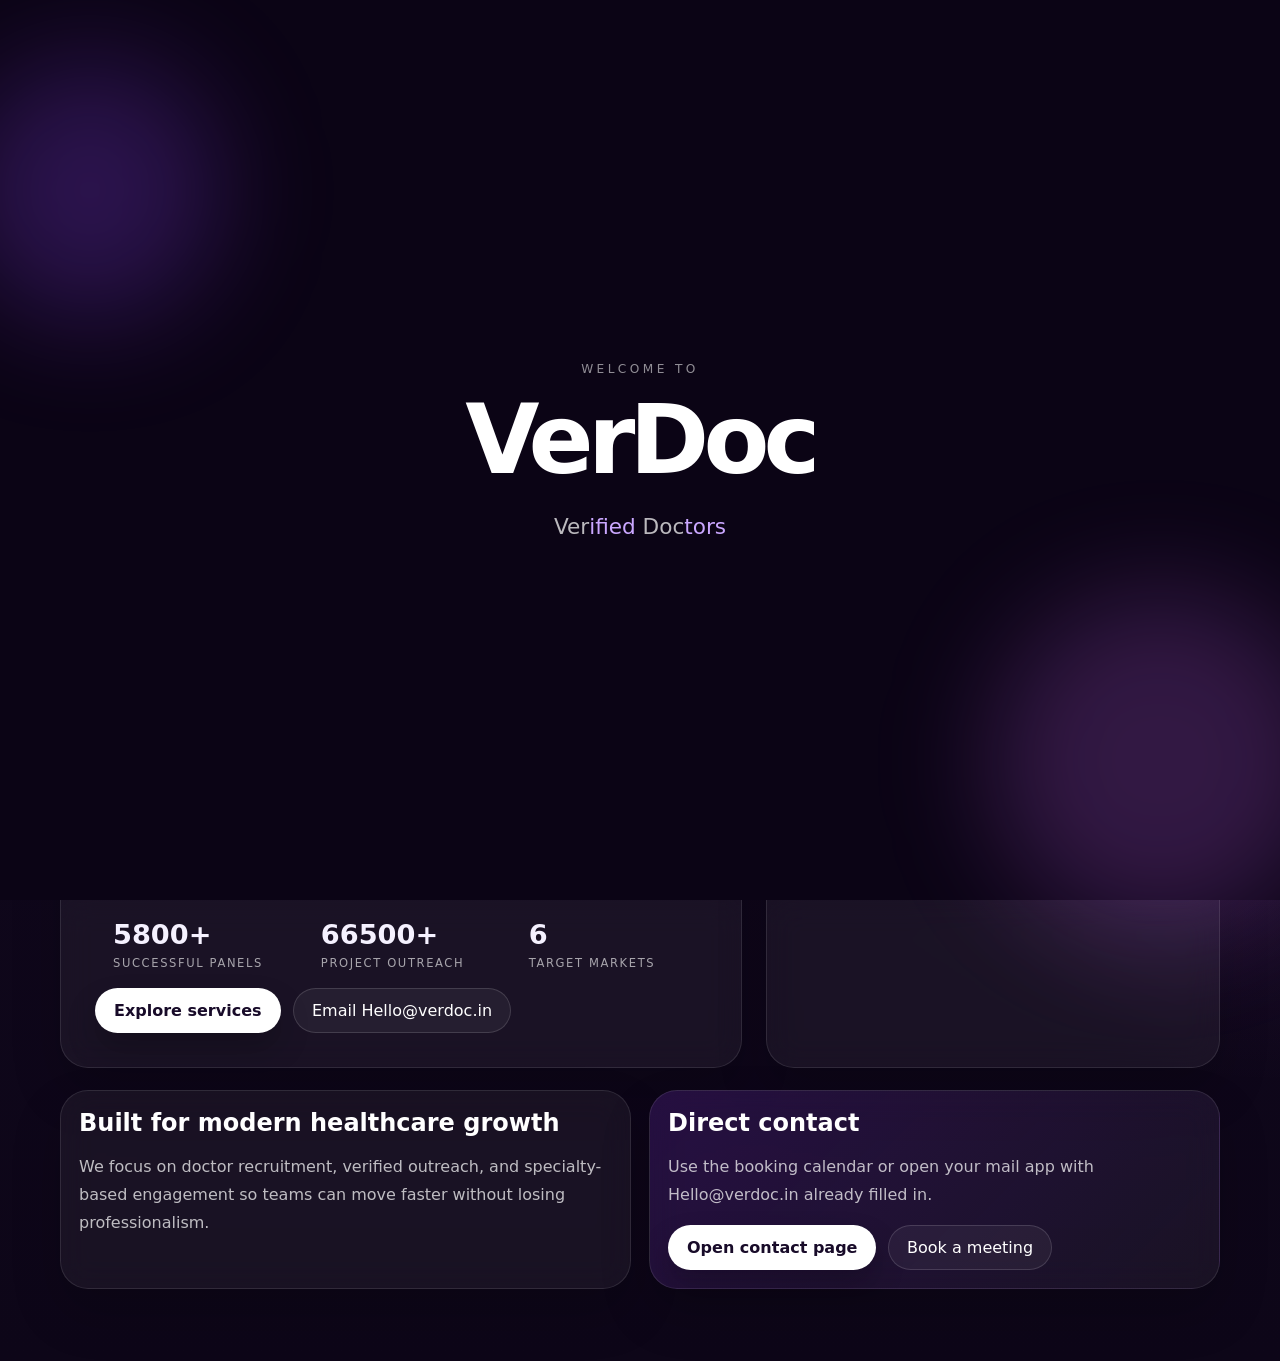
==== index.html @ f97cc957 "Add files via upload" ====
<!doctype html>
<html lang="en">
  <head>
    <meta charset="UTF-8" />
    <meta name="viewport" content="width=device-width, initial-scale=1.0" />
    <title>Verdoc — Verified Doctors</title>
    <meta name="description" content="Verdoc helps B2B healthcare teams recruit verified doctors for surveys, outreach, and market research across the United Kingdom, Germany, Italy, Spain, France, and the USA." />
    <meta name="theme-color" content="#12081f" />
    <link rel="icon" href="favicon.ico" />
    <link rel="alternate icon" href="favicon.png" type="image/png" />
    <link rel="stylesheet" href="styles.css" />
    <script defer src="app.js"></script>
  </head>
  <body>
    <div class="page-shell">
      <header class="topbar">
        <a class="brand" href="index.html" aria-label="Verdoc home">
          <img src="logo256.png" alt="VerDoc logo" class="brand-mark" />
          <div class="brand-copy">
            <span class="brand-name"><span>Ver</span><span>Doc</span></span>
            <span class="brand-sub">Verified Doctors</span>
          </div>
        </a>

        <nav class="nav">
          <a class="nav-link active" href="index.html">Home</a>
          <a class="nav-link" href="services.html">Services</a>
          <a class="nav-link" href="contact.html">Book / Contact</a>
        </nav>

        <div class="top-actions">
          <a class="btn ghost" href="mailto:Hello@verdoc.in?subject=Verdoc%20Enquiry">Email me</a>
          <a class="btn solid" href="https://calendar.app.google/B3x2yxoJ1g4b3Mkw5" target="_blank" rel="noreferrer">Book now</a>
        </div>
      </header>

      <main>
        <section class="intro-screen" id="introScreen" aria-hidden="true">
          <div class="orb orb-a"></div>
          <div class="orb orb-b"></div>
          <div class="intro-inner">
            <p class="eyebrow">Welcome to</p>
            <h1 class="intro-brand"><span>VerDoc</span></h1>
            <p class="intro-split" id="introSplit">Ver<span>ified</span> Doc<span>tors</span></p>
          </div>
        </section>

        <section class="hero reveal">
          <div class="hero-copy">
            <div class="pill"><span class="dot"></span> Healthcare market research and doctor outreach</div>
            <h1>Verified doctor recruitment for B2B healthcare teams.</h1>
            <p>
              Verdoc supports healthcare market research, pharmaceutical companies, and agencies
              that need doctor recruitment, outreach, and survey participation across the United
              Kingdom, Germany, Italy, Spain, France, and the USA.
            </p>

            <div class="stats">
              <div class="stat">
                <strong>5800+</strong>
                <span>successful panels</span>
              </div>
              <div class="stat">
                <strong>66500+</strong>
                <span>project outreach</span>
              </div>
              <div class="stat">
                <strong>6</strong>
                <span>target markets</span>
              </div>
            </div>

            <div class="actions">
              <a class="btn solid" href="services.html">Explore services</a>
              <a class="btn ghost" href="mailto:Hello@verdoc.in?subject=Verdoc%20Enquiry">Email Hello@verdoc.in</a>
            </div>
          </div>

          <div class="hero-card">
            <div class="hero-card__header">What Verdoc delivers</div>
            <div class="feature-list">
              <div class="feature"><strong>Verified access</strong><span>Professional outreach to the right doctor audiences.</span></div>
              <div class="feature"><strong>Survey participation</strong><span>Built for research, pharma, and agency workflows.</span></div>
              <div class="feature"><strong>Compliance-first</strong><span>Client must follow GDPR and local rules for any data use.</span></div>
            </div>
          </div>
        </section>

        <section class="split-grid reveal">
          <article class="panel">
            <h2>Built for modern healthcare growth</h2>
            <p>
              We focus on doctor recruitment, verified outreach, and specialty-based engagement
              so teams can move faster without losing professionalism.
            </p>
          </article>
          <article class="panel panel-alt">
            <h2>Direct contact</h2>
            <p>Use the booking calendar or open your mail app with Hello@verdoc.in already filled in.</p>
            <div class="mini-actions">
              <a class="btn solid" href="contact.html">Open contact page</a>
              <a class="btn ghost" href="https://calendar.app.google/B3x2yxoJ1g4b3Mkw5" target="_blank" rel="noreferrer">Book a meeting</a>
            </div>
          </article>
        </section>
      </main>
    </div>
  </body>
</html>
---- styles.css ----
* { box-sizing: border-box; }
html { scroll-behavior: smooth; }
body {
  margin: 0;
  min-height: 100vh;
  font-family: Inter, ui-sans-serif, system-ui, -apple-system, BlinkMacSystemFont, "Segoe UI", sans-serif;
  color: #f5f1ff;
  background:
    radial-gradient(circle at top, rgba(149, 72, 255, 0.16), transparent 40%),
    radial-gradient(circle at right, rgba(208, 109, 255, 0.10), transparent 28%),
    linear-gradient(180deg, #12081f 0%, #0d0618 100%);
}

a { color: inherit; text-decoration: none; }

.page-shell {
  position: relative;
  overflow: hidden;
  min-height: 100vh;
}

.page-shell::before {
  content: "";
  position: fixed;
  inset: 0;
  pointer-events: none;
  background-image: radial-gradient(rgba(255,255,255,0.08) 1px, transparent 1px);
  background-size: 18px 18px;
  opacity: 0.05;
}

.topbar {
  position: sticky;
  top: 0;
  z-index: 10;
  display: flex;
  align-items: center;
  justify-content: space-between;
  gap: 16px;
  padding: 18px 24px;
  backdrop-filter: blur(14px);
  background: rgba(11, 5, 20, 0.72);
  border-bottom: 1px solid rgba(255,255,255,0.08);
}

.brand {
  display: flex;
  align-items: center;
  gap: 14px;
  min-width: 0;
}

.brand-mark {
  width: 46px;
  height: 46px;
  object-fit: cover;
  border-radius: 14px;
  box-shadow: 0 14px 30px rgba(0,0,0,0.25);
}

.brand-copy { display: flex; flex-direction: column; }
.brand-name { font-size: 1.15rem; font-weight: 700; line-height: 1; letter-spacing: -0.03em; }
.brand-name span:first-child { color: #fff; }
.brand-name span:last-child { color: #d7bdff; }
.brand-sub { font-size: 0.72rem; letter-spacing: 0.22em; text-transform: uppercase; color: rgba(255,255,255,0.55); margin-top: 4px; }

.nav {
  display: flex;
  gap: 8px;
  flex-wrap: wrap;
  justify-content: center;
}

.nav-link {
  padding: 10px 14px;
  border-radius: 999px;
  color: rgba(255,255,255,0.72);
  transition: transform 180ms ease, background 180ms ease, color 180ms ease;
}
.nav-link:hover { background: rgba(255,255,255,0.08); color: #fff; transform: translateY(-1px); }
.nav-link.active { background: #fff; color: #160a2a; font-weight: 700; }

.top-actions, .actions, .mini-actions {
  display: flex;
  gap: 12px;
  flex-wrap: wrap;
}

.btn {
  display: inline-flex;
  align-items: center;
  justify-content: center;
  padding: 12px 18px;
  border-radius: 999px;
  border: 1px solid rgba(255,255,255,0.14);
  transition: transform 180ms ease, background 180ms ease, box-shadow 180ms ease;
  will-change: transform;
}
.btn:hover { transform: translateY(-2px); }
.btn.solid {
  background: #fff;
  color: #180b29;
  font-weight: 700;
  box-shadow: 0 16px 30px rgba(0,0,0,0.22);
}
.btn.ghost {
  background: rgba(255,255,255,0.05);
  color: #fff;
}

main {
  width: min(1160px, calc(100% - 32px));
  margin: 0 auto;
  padding: 38px 0 72px;
}

.hero {
  display: grid;
  grid-template-columns: 1.2fr 0.8fr;
  gap: 24px;
  align-items: stretch;
}

.hero-copy, .hero-card, .panel, .service-card {
  border: 1px solid rgba(255,255,255,0.10);
  background: rgba(255,255,255,0.05);
  backdrop-filter: blur(16px);
  border-radius: 28px;
  box-shadow: 0 24px 50px rgba(0,0,0,0.18);
}

.hero-copy { padding: 34px; }
.hero-card { padding: 24px; }
.hero h1, .page-head h1 {
  margin: 12px 0 0;
  line-height: 0.98;
  letter-spacing: -0.05em;
}
.hero h1 { font-size: clamp(2.8rem, 8vw, 5.8rem); max-width: 12ch; }
.page-head h1 { font-size: clamp(2.4rem, 6vw, 4.6rem); }

.hero p, .page-head p, .feature span, .service-card p, .panel p, .terms p {
  color: rgba(255,255,255,0.72);
  line-height: 1.75;
}

.pill {
  display: inline-flex;
  align-items: center;
  gap: 10px;
  padding: 8px 12px;
  border: 1px solid rgba(255,255,255,0.10);
  border-radius: 999px;
  background: rgba(255,255,255,0.05);
  font-size: 0.82rem;
  letter-spacing: 0.16em;
  text-transform: uppercase;
  color: rgba(255,255,255,0.78);
}
.dot {
  width: 9px;
  height: 9px;
  border-radius: 999px;
  background: #f5e6ff;
  box-shadow: 0 0 20px rgba(229, 200, 255, 0.9);
}

.stats {
  margin: 26px 0 0;
  display: grid;
  grid-template-columns: repeat(3, minmax(0, 1fr));
  gap: 12px;
}

.stat, .feature, .service-card, .panel {
  padding: 18px;
}

.stat strong {
  display: block;
  font-size: 1.7rem;
}
.stat span {
  display: block;
  margin-top: 6px;
  color: rgba(255,255,255,0.62);
  text-transform: uppercase;
  letter-spacing: 0.14em;
  font-size: 0.72rem;
}

.hero-card__header {
  font-size: 0.78rem;
  text-transform: uppercase;
  letter-spacing: 0.24em;
  color: rgba(255,255,255,0.60);
  margin-bottom: 14px;
}
.feature-list {
  display: grid;
  gap: 12px;
}
.feature strong {
  display: block;
  margin-bottom: 5px;
  color: #fff;
}

.split-grid, .service-grid, .contact-grid {
  margin-top: 22px;
  display: grid;
  gap: 18px;
}
.split-grid {
  grid-template-columns: repeat(2, minmax(0, 1fr));
}
.service-grid {
  grid-template-columns: repeat(3, minmax(0, 1fr));
}
.contact-grid {
  grid-template-columns: repeat(2, minmax(0, 1fr));
}

.panel h2, .service-card h3, .terms h3 {
  margin: 0 0 8px;
  color: #fff;
}
.panel-alt {
  background: linear-gradient(135deg, rgba(129, 54, 214, 0.22), rgba(255,255,255,0.05));
}

.page-head {
  max-width: 760px;
  margin: 0 auto 28px;
}
.eyebrow {
  margin: 0;
  font-size: 0.76rem;
  letter-spacing: 0.28em;
  text-transform: uppercase;
  color: rgba(255,255,255,0.55);
}

.intro-screen {
  position: fixed;
  inset: 0;
  z-index: 50;
  display: grid;
  place-items: center;
  background: #0b0415;
  transition: opacity 300ms ease, visibility 300ms ease;
}
.intro-screen.hidden {
  opacity: 0;
  visibility: hidden;
}
.orb {
  position: absolute;
  border-radius: 50%;
  filter: blur(56px);
  transform: translateZ(0);
  will-change: transform;
}
.orb-a {
  width: 260px;
  height: 260px;
  left: -40px;
  top: 60px;
  background: rgba(145, 69, 255, 0.24);
  animation: floatA 14s ease-in-out infinite;
}
.orb-b {
  width: 340px;
  height: 340px;
  right: -50px;
  bottom: -30px;
  background: rgba(211, 107, 255, 0.20);
  animation: floatB 16s ease-in-out infinite;
}
.intro-inner {
  position: relative;
  text-align: center;
  padding: 24px;
}
.intro-brand {
  margin: 8px 0 0;
  font-size: clamp(3.2rem, 9vw, 6rem);
  font-weight: 800;
  letter-spacing: -0.06em;
}
.intro-brand span { color: #fff; }
.intro-split {
  margin: 18px 0 0;
  font-size: clamp(1rem, 3vw, 1.35rem);
  color: rgba(255,255,255,0.72);
}
.intro-split span { color: #caa7ff; }

.reveal { opacity: 0; transform: translateY(18px); }
.reveal.in-view {
  opacity: 1;
  transform: translateY(0);
  transition: opacity 520ms ease, transform 520ms ease;
}

.terms {
  margin-top: 18px;
  padding-top: 16px;
  border-top: 1px solid rgba(255,255,255,0.10);
}

@keyframes floatA {
  0%, 100% { transform: translate(0, 0) scale(1); }
  50% { transform: translate(18px, -16px) scale(1.06); }
}
@keyframes floatB {
  0%, 100% { transform: translate(0, 0) scale(1); }
  50% { transform: translate(-16px, 14px) scale(1.04); }
}

@media (max-width: 980px) {
  .topbar {
    flex-wrap: wrap;
    justify-content: center;
  }
  .hero, .split-grid, .service-grid, .contact-grid {
    grid-template-columns: 1fr;
  }
  .stats { grid-template-columns: 1fr; }
  .top-actions { justify-content: center; }
}
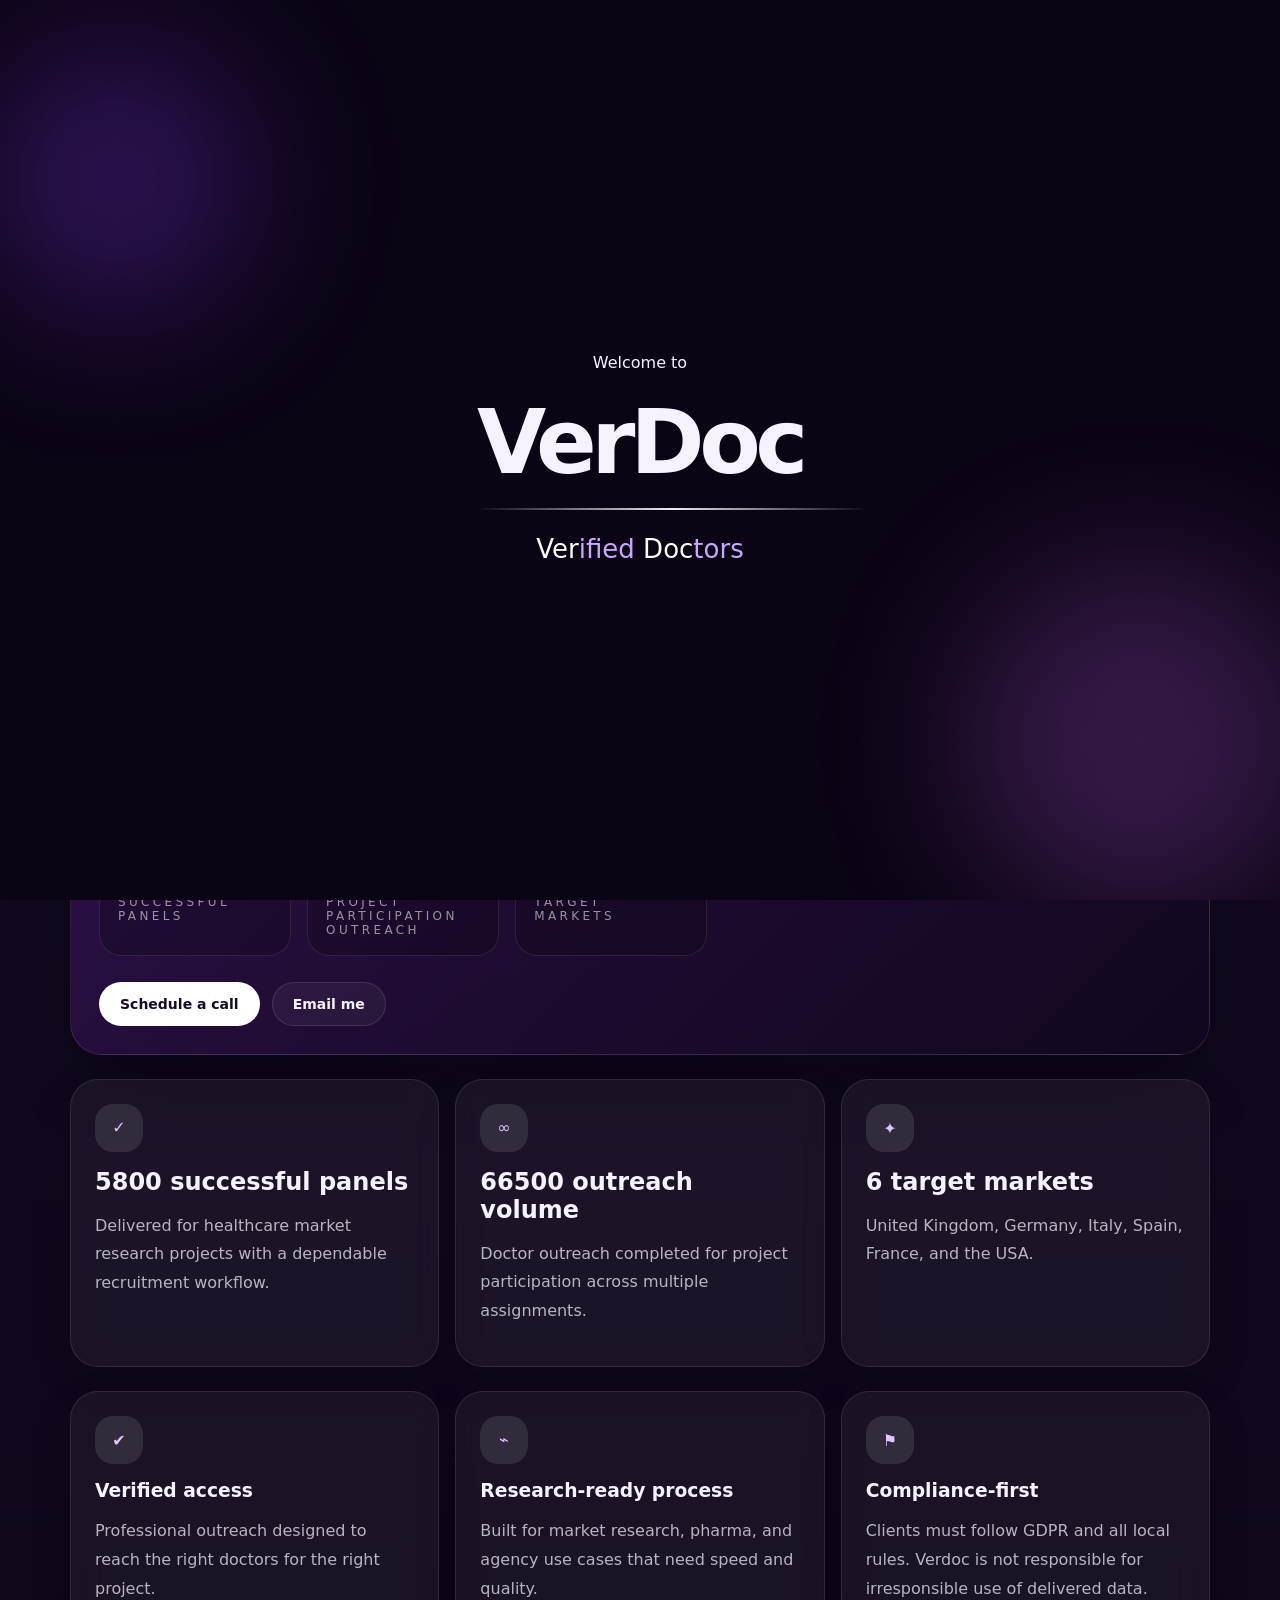
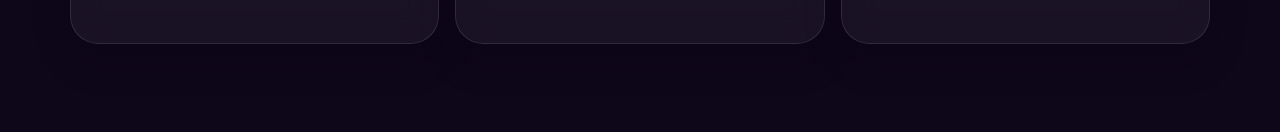
==== commit 00277a11: "Add files via upload" ====
--- a/index.html
+++ b/index.html
@@ -1,109 +1,151 @@
 <!doctype html>
 <html lang="en">
-  <head>
-    <meta charset="UTF-8" />
-    <meta name="viewport" content="width=device-width, initial-scale=1.0" />
-    <title>Verdoc — Verified Doctors</title>
-    <meta name="description" content="Verdoc helps B2B healthcare teams recruit verified doctors for surveys, outreach, and market research across the United Kingdom, Germany, Italy, Spain, France, and the USA." />
-    <meta name="theme-color" content="#12081f" />
-    <link rel="icon" href="favicon.ico" />
-    <link rel="alternate icon" href="favicon.png" type="image/png" />
-    <link rel="stylesheet" href="styles.css" />
-    <script defer src="app.js"></script>
-  </head>
-  <body>
-    <div class="page-shell">
-      <header class="topbar">
-        <a class="brand" href="index.html" aria-label="Verdoc home">
-          <img src="logo256.png" alt="VerDoc logo" class="brand-mark" />
-          <div class="brand-copy">
-            <span class="brand-name"><span>Ver</span><span>Doc</span></span>
-            <span class="brand-sub">Verified Doctors</span>
+<head>
+  <meta charset="UTF-8" />
+  <meta name="viewport" content="width=device-width, initial-scale=1.0" />
+  <title>VerDoc — Verified Doctors</title>
+  <meta name="description" content="VerDoc — verified doctor outreach, recruitment, and survey participation across the UK, Germany, Italy, Spain, France, and the USA." />
+  <link rel="icon" type="image/x-icon" href="assets/favicon.ico" />
+  <link rel="icon" type="image/png" href="assets/favicon.png" />
+  <link rel="apple-touch-icon" href="assets/apple-touch-icon.png" />
+  <link rel="stylesheet" href="styles.css" />
+</head>
+<body>
+  <div class="wrap">
+    <div class="grain"></div>
+    <div class="orb one"></div>
+    <div class="orb two"></div>
+    
+    <div class="intro" data-intro>
+      <div class="orb-a"></div>
+      <div class="orb-b"></div>
+      <div class="intro-center">
+        <p class="eyebrow">Welcome to</p>
+        <h1 class="intro-brand">VerDoc</h1>
+        <div class="intro-line"></div>
+        <div class="split-text" data-step>Verified access for modern healthcare outreach.</div>
+      </div>
+      <div class="shine"></div>
+    </div>
+    <header class="topbar">
+      <a class="brand" href="index.html" aria-label="Verdoc home">
+        <div class="brand-mark"><img src="assets/logo256.png" alt="VerDoc logo" /></div>
+        <div class="brand-text">
+          <div class="brand-name"><span style="color:#fff">Ver</span><span style="color:#d8beff">Doc</span></div>
+          <div class="brand-sub">Verified Doctors</div>
+        </div>
+      </a>
+
+      <nav class="nav">
+        <a href="index.html" class="active">Home</a>
+        <a href="services.html" class="">Services</a>
+        <a href="contact.html" class="">Book / Contact</a>
+      </nav>
+
+      <div class="actions">
+        <a class="btn btn-outline" href="mailto:Hello@verdoc.in?subject=Verdoc%20Enquiry"><span>✉</span> Email</a>
+        <a class="btn btn-solid" href="https://calendar.app.google/B3x2yxoJ1g4b3Mkw5" target="_blank" rel="noreferrer">Book now <span>›</span></a>
+      </div>
+    </header>
+
+    <main class="container">
+      
+  <section class="section-head">
+    <p class="kicker">Home</p>
+    <h1 class="page-title">Verified doctor outreach for modern healthcare growth.</h1>
+  </section>
+
+  <section class="hero reveal" style="--delay:0" aria-label="Intro">
+    <div class="hero-grid">
+      <div>
+        <p class="badge">◆ Verified Doctors</p>
+        <h1>
+          <span style="color:#fff">Healthcare outreach</span> <strong>with a sharper edge.</strong>
+        </h1>
+        <p class="region">United Kingdom • Germany • Italy • Spain • France • USA</p>
+        <p class="copy">
+          VerDoc connects B2B healthcare teams with doctors for survey participation, recruitment,
+          and professional outreach. It is built for market research companies, pharma teams, and
+          agencies that work across specialty segments in the United Kingdom, Germany, Italy,
+          Spain, France, and the USA.
+        </p>
+
+        <div class="stat-grid">
+          <div class="stat">
+            <div class="value">5800+</div>
+            <div class="label">successful panels</div>
           </div>
-        </a>
+          <div class="stat">
+            <div class="value">66500+</div>
+            <div class="label">project participation outreach</div>
+          </div>
+          <div class="stat">
+            <div class="value">6</div>
+            <div class="label">target markets</div>
+          </div>
+        </div>
 
-        <nav class="nav">
-          <a class="nav-link active" href="index.html">Home</a>
-          <a class="nav-link" href="services.html">Services</a>
-          <a class="nav-link" href="contact.html">Book / Contact</a>
-        </nav>
+        <div class="row">
+          <a class="btn btn-solid" href="https://calendar.app.google/B3x2yxoJ1g4b3Mkw5" target="_blank" rel="noreferrer">Schedule a call</a>
+          <a class="btn btn-outline" href="mailto:Hello@verdoc.in?subject=Verdoc%20Enquiry">Email me</a>
+        </div>
+      </div>
 
-        <div class="top-actions">
-          <a class="btn ghost" href="mailto:Hello@verdoc.in?subject=Verdoc%20Enquiry">Email me</a>
-          <a class="btn solid" href="https://calendar.app.google/B3x2yxoJ1g4b3Mkw5" target="_blank" rel="noreferrer">Book now</a>
+      <div class="hero-side">
+        <div class="mini">
+          <h3>Specialty matching</h3>
+          <p>Recruit the right doctors for the right project with structured outreach.</p>
         </div>
-      </header>
+        <div class="mini">
+          <h3>EU + USA coverage</h3>
+          <p>United Kingdom, Germany, Italy, Spain, France, and the USA.</p>
+        </div>
+        <div class="mini">
+          <h3>Scroll motion</h3>
+          <p>Smooth layered motion, reveal effects, and a polished dark purple theme.</p>
+        </div>
+      </div>
+    </div>
+  </section>
 
-      <main>
-        <section class="intro-screen" id="introScreen" aria-hidden="true">
-          <div class="orb orb-a"></div>
-          <div class="orb orb-b"></div>
-          <div class="intro-inner">
-            <p class="eyebrow">Welcome to</p>
-            <h1 class="intro-brand"><span>VerDoc</span></h1>
-            <p class="intro-split" id="introSplit">Ver<span>ified</span> Doc<span>tors</span></p>
-          </div>
-        </section>
+  <section class="grid-3">
+    <div class="card reveal">
+      <div class="icon">✓</div>
+      <h2>5800 successful panels</h2>
+      <p>Delivered for healthcare market research projects with a dependable recruitment workflow.</p>
+    </div>
+    <div class="card reveal">
+      <div class="icon">∞</div>
+      <h2>66500 outreach volume</h2>
+      <p>Doctor outreach completed for project participation across multiple assignments.</p>
+    </div>
+    <div class="card reveal">
+      <div class="icon">✦</div>
+      <h2>6 target markets</h2>
+      <p>United Kingdom, Germany, Italy, Spain, France, and the USA.</p>
+    </div>
+  </section>
 
-        <section class="hero reveal">
-          <div class="hero-copy">
-            <div class="pill"><span class="dot"></span> Healthcare market research and doctor outreach</div>
-            <h1>Verified doctor recruitment for B2B healthcare teams.</h1>
-            <p>
-              Verdoc supports healthcare market research, pharmaceutical companies, and agencies
-              that need doctor recruitment, outreach, and survey participation across the United
-              Kingdom, Germany, Italy, Spain, France, and the USA.
-            </p>
+  <section class="grid-3">
+    <div class="card reveal">
+      <div class="icon">✔</div>
+      <h3>Verified access</h3>
+      <p>Professional outreach designed to reach the right doctors for the right project.</p>
+    </div>
+    <div class="card reveal">
+      <div class="icon">⌁</div>
+      <h3>Research-ready process</h3>
+      <p>Built for market research, pharma, and agency use cases that need speed and quality.</p>
+    </div>
+    <div class="card reveal">
+      <div class="icon">⚑</div>
+      <h3>Compliance-first</h3>
+      <p>Clients must follow GDPR and all local rules. Verdoc is not responsible for irresponsible use of delivered data.</p>
+    </div>
+  </section>
 
-            <div class="stats">
-              <div class="stat">
-                <strong>5800+</strong>
-                <span>successful panels</span>
-              </div>
-              <div class="stat">
-                <strong>66500+</strong>
-                <span>project outreach</span>
-              </div>
-              <div class="stat">
-                <strong>6</strong>
-                <span>target markets</span>
-              </div>
-            </div>
-
-            <div class="actions">
-              <a class="btn solid" href="services.html">Explore services</a>
-              <a class="btn ghost" href="mailto:Hello@verdoc.in?subject=Verdoc%20Enquiry">Email Hello@verdoc.in</a>
-            </div>
-          </div>
-
-          <div class="hero-card">
-            <div class="hero-card__header">What Verdoc delivers</div>
-            <div class="feature-list">
-              <div class="feature"><strong>Verified access</strong><span>Professional outreach to the right doctor audiences.</span></div>
-              <div class="feature"><strong>Survey participation</strong><span>Built for research, pharma, and agency workflows.</span></div>
-              <div class="feature"><strong>Compliance-first</strong><span>Client must follow GDPR and local rules for any data use.</span></div>
-            </div>
-          </div>
-        </section>
-
-        <section class="split-grid reveal">
-          <article class="panel">
-            <h2>Built for modern healthcare growth</h2>
-            <p>
-              We focus on doctor recruitment, verified outreach, and specialty-based engagement
-              so teams can move faster without losing professionalism.
-            </p>
-          </article>
-          <article class="panel panel-alt">
-            <h2>Direct contact</h2>
-            <p>Use the booking calendar or open your mail app with Hello@verdoc.in already filled in.</p>
-            <div class="mini-actions">
-              <a class="btn solid" href="contact.html">Open contact page</a>
-              <a class="btn ghost" href="https://calendar.app.google/B3x2yxoJ1g4b3Mkw5" target="_blank" rel="noreferrer">Book a meeting</a>
-            </div>
-          </article>
-        </section>
-      </main>
-    </div>
-  </body>
-</html>
+    </main>
+  </div>
+  <script src="script.js"></script>
+</body>
+</html>
--- a/styles.css
+++ b/styles.css
@@ -1,331 +1,199 @@
-* { box-sizing: border-box; }
-html { scroll-behavior: smooth; }
-body {
-  margin: 0;
-  min-height: 100vh;
+
+:root{
+  color-scheme: dark;
+  --bg:#0e0619;
+  --bg2:#140a25;
+  --panel: rgba(255,255,255,.06);
+  --panel2: rgba(255,255,255,.09);
+  --line: rgba(255,255,255,.12);
+  --text:#f7f2ff;
+  --muted: rgba(247,242,255,.72);
+  --muted2: rgba(247,242,255,.52);
+  --accent:#dfc8ff;
+  --accent2:#b47cff;
+  --shadow: 0 28px 60px rgba(0,0,0,.28);
+  --radius: 28px;
+  --max: 1180px;
+  --ease:cubic-bezier(.2,.8,.2,1);
   font-family: Inter, ui-sans-serif, system-ui, -apple-system, BlinkMacSystemFont, "Segoe UI", sans-serif;
-  color: #f5f1ff;
+}
+*{box-sizing:border-box}
+html{scroll-behavior:smooth}
+body{
+  margin:0; min-width:320px; background:
+    radial-gradient(circle at top, rgba(177,117,255,.17), transparent 34%),
+    radial-gradient(circle at 80% 20%, rgba(226,191,255,.08), transparent 28%),
+    linear-gradient(180deg, var(--bg2), var(--bg));
+  color:var(--text);
+}
+img{display:block; max-width:100%}
+a{color:inherit; text-decoration:none}
+button{font:inherit}
+.wrap{position:relative; min-height:100vh; overflow:hidden}
+.grain{
+  position:fixed; inset:0; pointer-events:none; opacity:.06;
+  background-image:radial-gradient(rgba(255,255,255,.85) 1px, transparent 1px);
+  background-size:18px 18px;
+  mask-image: linear-gradient(to bottom, rgba(0,0,0,.9), transparent 95%);
+}
+.orb{
+  position:fixed; border-radius:999px; filter: blur(70px); pointer-events:none;
+}
+.orb.one{left:-120px; top:120px; width:320px; height:320px; background:rgba(161,76,255,.18)}
+.orb.two{right:-110px; top:260px; width:420px; height:420px; background:rgba(231,196,255,.11)}
+.topbar{
+  position:sticky; top:0; z-index:30;
+  display:flex; align-items:center; justify-content:space-between; gap:16px;
+  padding:16px 22px; border-bottom:1px solid rgba(255,255,255,.08);
+  backdrop-filter: blur(24px); background: rgba(14,6,25,.78);
+}
+.brand{
+  display:flex; align-items:center; gap:12px; min-width:0;
+}
+.brand-mark{
+  width:46px; height:46px; border-radius:16px; overflow:hidden;
+  border:1px solid rgba(255,255,255,.1); background:rgba(255,255,255,.05);
+  box-shadow:0 12px 30px rgba(0,0,0,.24);
+  flex:none;
+}
+.brand-mark img{width:100%; height:100%; object-fit:cover}
+.brand-text{line-height:1}
+.brand-name{font-size:18px; font-weight:700; letter-spacing:-.03em}
+.brand-sub{font-size:12px; color:var(--muted2); margin-top:5px}
+.nav{display:none; gap:8px; align-items:center}
+.nav a{
+  padding:10px 16px; border-radius:999px; background:rgba(255,255,255,.05);
+  color:rgba(255,255,255,.78); transition:transform .18s var(--ease), background .18s var(--ease), color .18s var(--ease);
+}
+.nav a:hover{transform:translateY(-1px); background:rgba(255,255,255,.1); color:#fff}
+.nav a.active{background:#fff; color:#180b29; box-shadow:0 14px 32px rgba(0,0,0,.2)}
+.actions{display:flex; gap:12px; flex-wrap:wrap}
+.btn{
+  display:inline-flex; align-items:center; gap:8px; padding:13px 20px; border-radius:999px;
+  font-weight:600; font-size:14px; transition:transform .18s var(--ease), background .18s var(--ease), border-color .18s var(--ease);
+}
+.btn:hover{transform:translateY(-1px)}
+.btn-outline{border:1px solid rgba(255,255,255,.12); background:rgba(255,255,255,.05)}
+.btn-solid{background:#fff; color:#180b29; border:1px solid rgba(255,255,255,.08)}
+.container{max-width:var(--max); margin:0 auto; padding:28px 20px 88px; position:relative; z-index:1}
+.kicker{
+  text-transform:uppercase; letter-spacing:.38em; font-size:11px; color:rgba(232,216,255,.72); margin:0;
+}
+.page-title{
+  margin:14px 0 0; max-width:980px; font-size:clamp(40px,6vw,72px); line-height:.97; letter-spacing:-.05em;
+}
+.hero{
+  position:relative; overflow:hidden; margin-top:28px; border:1px solid rgba(255,255,255,.1);
+  border-radius:32px; box-shadow:var(--shadow);
   background:
-    radial-gradient(circle at top, rgba(149, 72, 255, 0.16), transparent 40%),
-    radial-gradient(circle at right, rgba(208, 109, 255, 0.10), transparent 28%),
-    linear-gradient(180deg, #12081f 0%, #0d0618 100%);
+    radial-gradient(circle at top right, rgba(255,255,255,.14), transparent 22%),
+    linear-gradient(135deg, rgba(127,50,216,.3), rgba(58,20,88,.38) 50%, rgba(17,8,31,.94));
+  padding:28px;
 }
+.hero-grid{display:grid; gap:24px}
+.badge{
+  display:inline-flex; align-items:center; gap:8px; margin:0; padding:7px 12px;
+  border-radius:999px; border:1px solid rgba(255,255,255,.1); background:rgba(255,255,255,.07);
+  text-transform:uppercase; font-size:12px; letter-spacing:.28em; color:rgba(255,255,255,.74)
+}
+.hero h1{
+  margin:16px 0 0; font-size:clamp(40px,5.8vw,74px); line-height:.96; letter-spacing:-.06em; max-width:820px;
+}
+.hero h1 strong{color:var(--accent)}
+.region{margin:16px 0 0; color:rgba(255,255,255,.48); text-transform:uppercase; letter-spacing:.3em; font-size:11px}
+.hero p.copy{margin:20px 0 0; max-width:840px; line-height:1.8; color:var(--muted); font-size:15px}
+.row{display:flex; gap:12px; flex-wrap:wrap; margin-top:26px}
+.stat-grid{display:grid; gap:16px; grid-template-columns:repeat(3,minmax(0,1fr)); margin-top:18px}
+.stat{
+  padding:18px; border-radius:22px; border:1px solid rgba(255,255,255,.1); background:rgba(0,0,0,.2)
+}
+.stat .value{font-size:28px; font-weight:700; letter-spacing:-.04em}
+.stat .label{margin-top:8px; color:rgba(255,255,255,.56); font-size:12px; text-transform:uppercase; letter-spacing:.28em}
+.hero-side{
+  display:grid; gap:14px; padding:5px
+}
+.mini{
+  padding:16px; border-radius:22px; border:1px solid rgba(255,255,255,.1); background:rgba(255,255,255,.05)
+}
+.mini h3{margin:0; font-size:18px}
+.mini p{margin:8px 0 0; color:var(--muted); line-height:1.7; font-size:14px}
 
-a { color: inherit; text-decoration: none; }
+.grid-3{display:grid; gap:16px; margin-top:24px}
+.card{
+  padding:24px; border-radius:28px; border:1px solid rgba(255,255,255,.1); background:rgba(255,255,255,.05);
+  box-shadow:0 16px 40px rgba(0,0,0,.16); backdrop-filter: blur(16px);
+}
+.card h2,.card h3{margin:0}
+.card p{color:var(--muted); line-height:1.8}
+.icon{
+  width:48px; height:48px; display:grid; place-items:center; border-radius:18px;
+  background:rgba(255,255,255,.1); margin-bottom:16px; color:var(--accent)
+}
+.two-col{display:grid; gap:16px; margin-top:24px}
+.panel{padding:24px; border-radius:28px; border:1px solid rgba(255,255,255,.1); background:rgba(255,255,255,.05)}
+.panel h2,.panel h3{margin:0}
+.panel p{color:var(--muted); line-height:1.8}
+.service-grid{display:grid; gap:12px; grid-template-columns:repeat(2,minmax(0,1fr)); margin-top:22px}
+.service-chip{
+  display:flex; align-items:center; gap:10px; padding:12px 14px; border-radius:18px;
+  border:1px solid rgba(255,255,255,.1); background:rgba(0,0,0,.16); color:rgba(255,255,255,.8); font-size:14px;
+}
+.stack{display:grid; gap:16px}
+.panel-soft{background:rgba(255,255,255,.045)}
+.icon-title{display:flex; align-items:center; gap:10px}
+.terms{
+  margin-top:20px; padding:18px; border-radius:20px; border:1px solid rgba(255,255,255,.1); background:rgba(0,0,0,.18)
+}
+.steps{list-style:none; padding:0; margin:20px 0 0; display:grid; gap:12px}
+.step{display:flex; gap:12px; padding:14px; border-radius:18px; border:1px solid rgba(255,255,255,.1); background:rgba(0,0,0,.16)}
+.step span{
+  width:32px; height:32px; border-radius:999px; background:rgba(255,255,255,.1); display:grid; place-items:center; flex:none; font-weight:700
+}
+.step p{margin:4px 0 0; color:rgba(255,255,255,.78); line-height:1.7}
+.note{margin-top:16px; padding:14px; border-radius:18px; border:1px solid rgba(255,255,255,.1); background:rgba(255,255,255,.05); color:rgba(255,255,255,.7); line-height:1.7}
 
-.page-shell {
-  position: relative;
-  overflow: hidden;
-  min-height: 100vh;
+.intro{
+  position:fixed; inset:0; z-index:60; display:flex; align-items:center; justify-content:center;
+  background:#0b0415; overflow:hidden;
 }
+.intro .orb-a,.intro .orb-b{position:absolute; border-radius:999px; filter:blur(70px)}
+.intro .orb-a{left:-24px; top:40px; width:280px; height:280px; background:rgba(141,60,255,.25)}
+.intro .orb-b{right:-40px; bottom:-20px; width:360px; height:360px; background:rgba(208,107,255,.20)}
+.intro-center{text-align:center; padding:0 24px; position:relative}
+.intro-center .eyebrow{margin-bottom:18px}
+.intro-brand{font-size:clamp(54px,7vw,100px); margin:0; font-weight:700; letter-spacing:-.06em}
+.split-text{font-size:clamp(18px,2.5vw,26px); margin:24px 0 0}
+.split-text .white{color:#fff}
+.split-text .accent{color:#c8a7ff}
+.intro-copy{color:rgba(255,255,255,.75); line-height:1.7; font-size:18px; margin:0}
+.intro-line{
+  margin:14px auto 0; width:min(120%,620px); height:2px;
+  background:linear-gradient(90deg, transparent, rgba(255,255,255,.92), transparent);
+  border-radius:999px;
+}
+.shine{
+  position:absolute; inset:0; background:linear-gradient(90deg, transparent, rgba(255,255,255,.11), transparent);
+  width:45%; transform:skewX(-16deg); opacity:0;
+}
+.intro .shine{animation:sweep 4.8s linear infinite}
+@keyframes sweep{0%{transform:translateX(-140%) skewX(-16deg); opacity:0}15%{opacity:.75}100%{transform:translateX(140%) skewX(-16deg); opacity:0}}
+@keyframes floaty{0%,100%{transform:translate3d(0,0,0)}50%{transform:translate3d(18px,-14px,0)}}
+.intro .orb-a{animation:floaty 12s ease-in-out infinite}
+.intro .orb-b{animation:floaty 14s ease-in-out infinite reverse}
+.reveal{opacity:0; transform:translateY(24px); transition:opacity .6s var(--ease), transform .6s var(--ease)}
+.reveal.in{opacity:1; transform:translateY(0)}
 
-.page-shell::before {
-  content: "";
-  position: fixed;
-  inset: 0;
-  pointer-events: none;
-  background-image: radial-gradient(rgba(255,255,255,0.08) 1px, transparent 1px);
-  background-size: 18px 18px;
-  opacity: 0.05;
+@media (min-width: 800px){
+  .nav{display:flex}
+  .hero-grid{grid-template-columns:1.15fr .85fr; align-items:center}
+  .grid-3{grid-template-columns:repeat(3,minmax(0,1fr))}
+  .two-col{grid-template-columns:.95fr 1.05fr; align-items:start}
 }
-
-.topbar {
-  position: sticky;
-  top: 0;
-  z-index: 10;
-  display: flex;
-  align-items: center;
-  justify-content: space-between;
-  gap: 16px;
-  padding: 18px 24px;
-  backdrop-filter: blur(14px);
-  background: rgba(11, 5, 20, 0.72);
-  border-bottom: 1px solid rgba(255,255,255,0.08);
+@media (max-width: 799px){
+  .topbar{padding:14px 16px}
+  .actions{display:none}
+  .page-wrap{padding:22px 16px 72px}
+  .hero{padding:22px}
+  .stat-grid{grid-template-columns:1fr}
+  .service-grid{grid-template-columns:1fr}
 }
-
-.brand {
-  display: flex;
-  align-items: center;
-  gap: 14px;
-  min-width: 0;
-}
-
-.brand-mark {
-  width: 46px;
-  height: 46px;
-  object-fit: cover;
-  border-radius: 14px;
-  box-shadow: 0 14px 30px rgba(0,0,0,0.25);
-}
-
-.brand-copy { display: flex; flex-direction: column; }
-.brand-name { font-size: 1.15rem; font-weight: 700; line-height: 1; letter-spacing: -0.03em; }
-.brand-name span:first-child { color: #fff; }
-.brand-name span:last-child { color: #d7bdff; }
-.brand-sub { font-size: 0.72rem; letter-spacing: 0.22em; text-transform: uppercase; color: rgba(255,255,255,0.55); margin-top: 4px; }
-
-.nav {
-  display: flex;
-  gap: 8px;
-  flex-wrap: wrap;
-  justify-content: center;
-}
-
-.nav-link {
-  padding: 10px 14px;
-  border-radius: 999px;
-  color: rgba(255,255,255,0.72);
-  transition: transform 180ms ease, background 180ms ease, color 180ms ease;
-}
-.nav-link:hover { background: rgba(255,255,255,0.08); color: #fff; transform: translateY(-1px); }
-.nav-link.active { background: #fff; color: #160a2a; font-weight: 700; }
-
-.top-actions, .actions, .mini-actions {
-  display: flex;
-  gap: 12px;
-  flex-wrap: wrap;
-}
-
-.btn {
-  display: inline-flex;
-  align-items: center;
-  justify-content: center;
-  padding: 12px 18px;
-  border-radius: 999px;
-  border: 1px solid rgba(255,255,255,0.14);
-  transition: transform 180ms ease, background 180ms ease, box-shadow 180ms ease;
-  will-change: transform;
-}
-.btn:hover { transform: translateY(-2px); }
-.btn.solid {
-  background: #fff;
-  color: #180b29;
-  font-weight: 700;
-  box-shadow: 0 16px 30px rgba(0,0,0,0.22);
-}
-.btn.ghost {
-  background: rgba(255,255,255,0.05);
-  color: #fff;
-}
-
-main {
-  width: min(1160px, calc(100% - 32px));
-  margin: 0 auto;
-  padding: 38px 0 72px;
-}
-
-.hero {
-  display: grid;
-  grid-template-columns: 1.2fr 0.8fr;
-  gap: 24px;
-  align-items: stretch;
-}
-
-.hero-copy, .hero-card, .panel, .service-card {
-  border: 1px solid rgba(255,255,255,0.10);
-  background: rgba(255,255,255,0.05);
-  backdrop-filter: blur(16px);
-  border-radius: 28px;
-  box-shadow: 0 24px 50px rgba(0,0,0,0.18);
-}
-
-.hero-copy { padding: 34px; }
-.hero-card { padding: 24px; }
-.hero h1, .page-head h1 {
-  margin: 12px 0 0;
-  line-height: 0.98;
-  letter-spacing: -0.05em;
-}
-.hero h1 { font-size: clamp(2.8rem, 8vw, 5.8rem); max-width: 12ch; }
-.page-head h1 { font-size: clamp(2.4rem, 6vw, 4.6rem); }
-
-.hero p, .page-head p, .feature span, .service-card p, .panel p, .terms p {
-  color: rgba(255,255,255,0.72);
-  line-height: 1.75;
-}
-
-.pill {
-  display: inline-flex;
-  align-items: center;
-  gap: 10px;
-  padding: 8px 12px;
-  border: 1px solid rgba(255,255,255,0.10);
-  border-radius: 999px;
-  background: rgba(255,255,255,0.05);
-  font-size: 0.82rem;
-  letter-spacing: 0.16em;
-  text-transform: uppercase;
-  color: rgba(255,255,255,0.78);
-}
-.dot {
-  width: 9px;
-  height: 9px;
-  border-radius: 999px;
-  background: #f5e6ff;
-  box-shadow: 0 0 20px rgba(229, 200, 255, 0.9);
-}
-
-.stats {
-  margin: 26px 0 0;
-  display: grid;
-  grid-template-columns: repeat(3, minmax(0, 1fr));
-  gap: 12px;
-}
-
-.stat, .feature, .service-card, .panel {
-  padding: 18px;
-}
-
-.stat strong {
-  display: block;
-  font-size: 1.7rem;
-}
-.stat span {
-  display: block;
-  margin-top: 6px;
-  color: rgba(255,255,255,0.62);
-  text-transform: uppercase;
-  letter-spacing: 0.14em;
-  font-size: 0.72rem;
-}
-
-.hero-card__header {
-  font-size: 0.78rem;
-  text-transform: uppercase;
-  letter-spacing: 0.24em;
-  color: rgba(255,255,255,0.60);
-  margin-bottom: 14px;
-}
-.feature-list {
-  display: grid;
-  gap: 12px;
-}
-.feature strong {
-  display: block;
-  margin-bottom: 5px;
-  color: #fff;
-}
-
-.split-grid, .service-grid, .contact-grid {
-  margin-top: 22px;
-  display: grid;
-  gap: 18px;
-}
-.split-grid {
-  grid-template-columns: repeat(2, minmax(0, 1fr));
-}
-.service-grid {
-  grid-template-columns: repeat(3, minmax(0, 1fr));
-}
-.contact-grid {
-  grid-template-columns: repeat(2, minmax(0, 1fr));
-}
-
-.panel h2, .service-card h3, .terms h3 {
-  margin: 0 0 8px;
-  color: #fff;
-}
-.panel-alt {
-  background: linear-gradient(135deg, rgba(129, 54, 214, 0.22), rgba(255,255,255,0.05));
-}
-
-.page-head {
-  max-width: 760px;
-  margin: 0 auto 28px;
-}
-.eyebrow {
-  margin: 0;
-  font-size: 0.76rem;
-  letter-spacing: 0.28em;
-  text-transform: uppercase;
-  color: rgba(255,255,255,0.55);
-}
-
-.intro-screen {
-  position: fixed;
-  inset: 0;
-  z-index: 50;
-  display: grid;
-  place-items: center;
-  background: #0b0415;
-  transition: opacity 300ms ease, visibility 300ms ease;
-}
-.intro-screen.hidden {
-  opacity: 0;
-  visibility: hidden;
-}
-.orb {
-  position: absolute;
-  border-radius: 50%;
-  filter: blur(56px);
-  transform: translateZ(0);
-  will-change: transform;
-}
-.orb-a {
-  width: 260px;
-  height: 260px;
-  left: -40px;
-  top: 60px;
-  background: rgba(145, 69, 255, 0.24);
-  animation: floatA 14s ease-in-out infinite;
-}
-.orb-b {
-  width: 340px;
-  height: 340px;
-  right: -50px;
-  bottom: -30px;
-  background: rgba(211, 107, 255, 0.20);
-  animation: floatB 16s ease-in-out infinite;
-}
-.intro-inner {
-  position: relative;
-  text-align: center;
-  padding: 24px;
-}
-.intro-brand {
-  margin: 8px 0 0;
-  font-size: clamp(3.2rem, 9vw, 6rem);
-  font-weight: 800;
-  letter-spacing: -0.06em;
-}
-.intro-brand span { color: #fff; }
-.intro-split {
-  margin: 18px 0 0;
-  font-size: clamp(1rem, 3vw, 1.35rem);
-  color: rgba(255,255,255,0.72);
-}
-.intro-split span { color: #caa7ff; }
-
-.reveal { opacity: 0; transform: translateY(18px); }
-.reveal.in-view {
-  opacity: 1;
-  transform: translateY(0);
-  transition: opacity 520ms ease, transform 520ms ease;
-}
-
-.terms {
-  margin-top: 18px;
-  padding-top: 16px;
-  border-top: 1px solid rgba(255,255,255,0.10);
-}
-
-@keyframes floatA {
-  0%, 100% { transform: translate(0, 0) scale(1); }
-  50% { transform: translate(18px, -16px) scale(1.06); }
-}
-@keyframes floatB {
-  0%, 100% { transform: translate(0, 0) scale(1); }
-  50% { transform: translate(-16px, 14px) scale(1.04); }
-}
-
-@media (max-width: 980px) {
-  .topbar {
-    flex-wrap: wrap;
-    justify-content: center;
-  }
-  .hero, .split-grid, .service-grid, .contact-grid {
-    grid-template-columns: 1fr;
-  }
-  .stats { grid-template-columns: 1fr; }
-  .top-actions { justify-content: center; }
-}
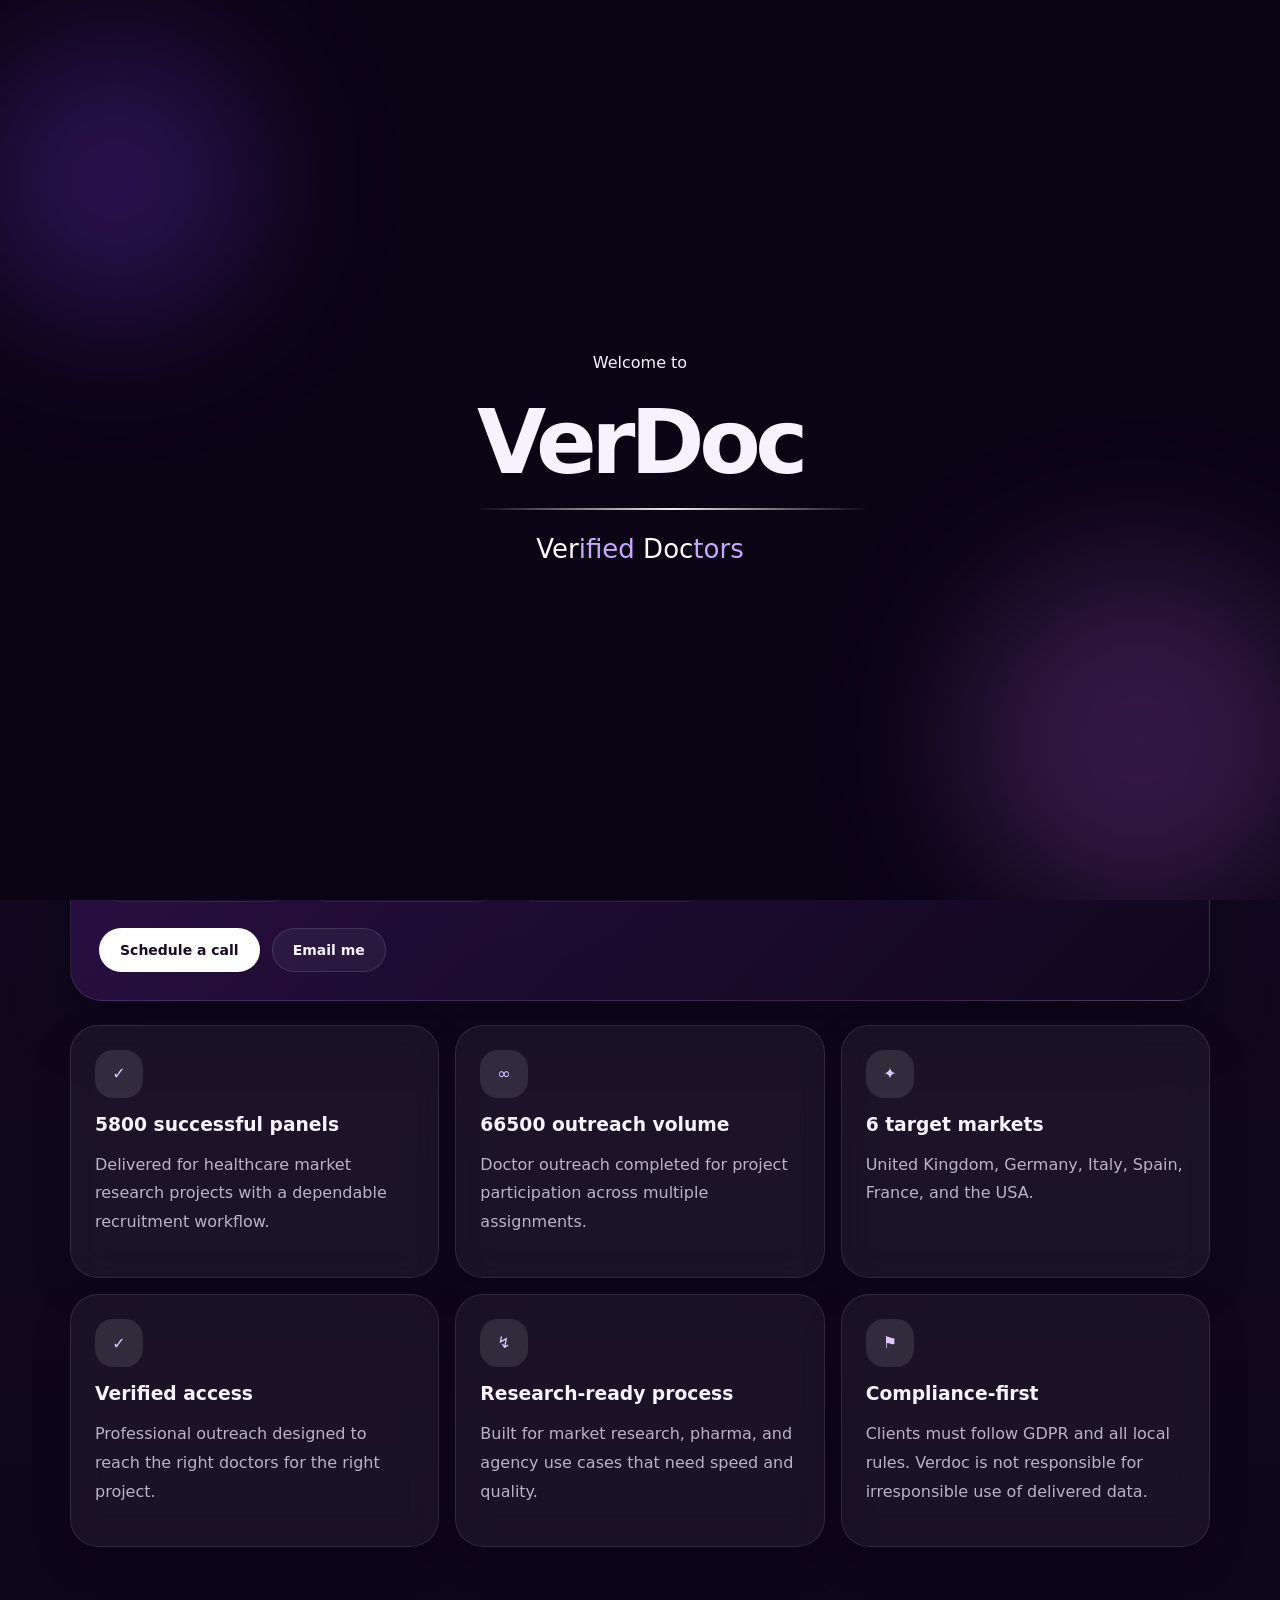
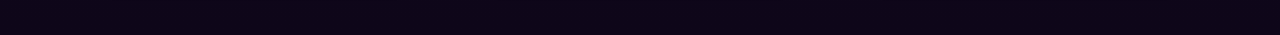
==== commit 3c8d4b24: "Add files via upload" ====
--- a/index.html
+++ b/index.html
@@ -15,7 +15,7 @@
     <div class="grain"></div>
     <div class="orb one"></div>
     <div class="orb two"></div>
-    
+
     <div class="intro" data-intro>
       <div class="orb-a"></div>
       <div class="orb-b"></div>
@@ -38,8 +38,8 @@
 
       <nav class="nav">
         <a href="index.html" class="active">Home</a>
-        <a href="services.html" class="">Services</a>
-        <a href="contact.html" class="">Book / Contact</a>
+        <a href="services.html">Services</a>
+        <a href="contact.html">Book / Contact</a>
       </nav>
 
       <div class="actions">
@@ -49,103 +49,99 @@
     </header>
 
     <main class="container">
-      
-  <section class="section-head">
-    <p class="kicker">Home</p>
-    <h1 class="page-title">Verified doctor outreach for modern healthcare growth.</h1>
-  </section>
+      <section class="section-head">
+        <p class="kicker">Home</p>
+        <h1 class="page-title">Verified doctor outreach for modern healthcare growth.</h1>
+      </section>
 
-  <section class="hero reveal" style="--delay:0" aria-label="Intro">
-    <div class="hero-grid">
-      <div>
-        <p class="badge">◆ Verified Doctors</p>
-        <h1>
-          <span style="color:#fff">Healthcare outreach</span> <strong>with a sharper edge.</strong>
-        </h1>
-        <p class="region">United Kingdom • Germany • Italy • Spain • France • USA</p>
-        <p class="copy">
-          VerDoc connects B2B healthcare teams with doctors for survey participation, recruitment,
-          and professional outreach. It is built for market research companies, pharma teams, and
-          agencies that work across specialty segments in the United Kingdom, Germany, Italy,
-          Spain, France, and the USA.
-        </p>
+      <section class="hero reveal" style="--delay:0" aria-label="Intro">
+        <div class="hero-grid">
+          <div>
+            <p class="badge">◆ Verified Doctors</p>
+            <h1>
+              <span style="color:#fff">Healthcare outreach</span> <strong>with a sharper edge.</strong>
+            </h1>
+            <p class="region">United Kingdom • Germany • Italy • Spain • France • USA</p>
+            <p class="copy">
+              VerDoc connects B2B healthcare teams with doctors for survey participation, recruitment,
+              and professional outreach.
+            </p>
 
-        <div class="stat-grid">
-          <div class="stat">
-            <div class="value">5800+</div>
-            <div class="label">successful panels</div>
+            <div class="stat-grid">
+              <div class="stat">
+                <div class="value">5800+</div>
+                <div class="label">successful panels</div>
+              </div>
+              <div class="stat">
+                <div class="value">66500+</div>
+                <div class="label">project participation outreach</div>
+              </div>
+              <div class="stat">
+                <div class="value">6</div>
+                <div class="label">target markets</div>
+              </div>
+            </div>
+
+            <div class="row">
+              <a class="btn btn-solid" href="https://calendar.app.google/B3x2yxoJ1g4b3Mkw5" target="_blank" rel="noreferrer">Schedule a call</a>
+              <a class="btn btn-outline" href="mailto:Hello@verdoc.in?subject=Verdoc%20Enquiry">Email me</a>
+            </div>
           </div>
-          <div class="stat">
-            <div class="value">66500+</div>
-            <div class="label">project participation outreach</div>
-          </div>
-          <div class="stat">
-            <div class="value">6</div>
-            <div class="label">target markets</div>
+
+          <div class="hero-side">
+            <div class="mini">
+              <h3>Specialty matching</h3>
+              <p>Recruit the right doctors for the right project with structured outreach.</p>
+            </div>
+
+            <div class="mini">
+              <h3>EU + USA coverage</h3>
+              <p>United Kingdom, Germany, Italy, Spain, France, and the USA.</p>
+            </div>
           </div>
         </div>
+      </section>
 
-        <div class="row">
-          <a class="btn btn-solid" href="https://calendar.app.google/B3x2yxoJ1g4b3Mkw5" target="_blank" rel="noreferrer">Schedule a call</a>
-          <a class="btn btn-outline" href="mailto:Hello@verdoc.in?subject=Verdoc%20Enquiry">Email me</a>
+      <section class="grid-3">
+        <div class="card reveal">
+          <div class="icon">✓</div>
+          <h3>5800 successful panels</h3>
+          <p>Delivered for healthcare market research projects with a dependable recruitment workflow.</p>
         </div>
-      </div>
 
-      <div class="hero-side">
-        <div class="mini">
-          <h3>Specialty matching</h3>
-          <p>Recruit the right doctors for the right project with structured outreach.</p>
+        <div class="card reveal">
+          <div class="icon">∞</div>
+          <h3>66500 outreach volume</h3>
+          <p>Doctor outreach completed for project participation across multiple assignments.</p>
         </div>
-        <div class="mini">
-          <h3>EU + USA coverage</h3>
+
+        <div class="card reveal">
+          <div class="icon">✦</div>
+          <h3>6 target markets</h3>
           <p>United Kingdom, Germany, Italy, Spain, France, and the USA.</p>
         </div>
-        <div class="mini">
-          <h3>Scroll motion</h3>
-          <p>Smooth layered motion, reveal effects, and a polished dark purple theme.</p>
+
+        <div class="card reveal">
+          <div class="icon">✓</div>
+          <h3>Verified access</h3>
+          <p>Professional outreach designed to reach the right doctors for the right project.</p>
         </div>
-      </div>
-    </div>
-  </section>
 
-  <section class="grid-3">
-    <div class="card reveal">
-      <div class="icon">✓</div>
-      <h2>5800 successful panels</h2>
-      <p>Delivered for healthcare market research projects with a dependable recruitment workflow.</p>
-    </div>
-    <div class="card reveal">
-      <div class="icon">∞</div>
-      <h2>66500 outreach volume</h2>
-      <p>Doctor outreach completed for project participation across multiple assignments.</p>
-    </div>
-    <div class="card reveal">
-      <div class="icon">✦</div>
-      <h2>6 target markets</h2>
-      <p>United Kingdom, Germany, Italy, Spain, France, and the USA.</p>
-    </div>
-  </section>
+        <div class="card reveal">
+          <div class="icon">↯</div>
+          <h3>Research-ready process</h3>
+          <p>Built for market research, pharma, and agency use cases that need speed and quality.</p>
+        </div>
 
-  <section class="grid-3">
-    <div class="card reveal">
-      <div class="icon">✔</div>
-      <h3>Verified access</h3>
-      <p>Professional outreach designed to reach the right doctors for the right project.</p>
-    </div>
-    <div class="card reveal">
-      <div class="icon">⌁</div>
-      <h3>Research-ready process</h3>
-      <p>Built for market research, pharma, and agency use cases that need speed and quality.</p>
-    </div>
-    <div class="card reveal">
-      <div class="icon">⚑</div>
-      <h3>Compliance-first</h3>
-      <p>Clients must follow GDPR and all local rules. Verdoc is not responsible for irresponsible use of delivered data.</p>
-    </div>
-  </section>
-
+        <div class="card reveal">
+          <div class="icon">⚑</div>
+          <h3>Compliance-first</h3>
+          <p>Clients must follow GDPR and all local rules. Verdoc is not responsible for irresponsible use of delivered data.</p>
+        </div>
+      </section>
     </main>
   </div>
+
   <script src="script.js"></script>
 </body>
-</html>+</html>
